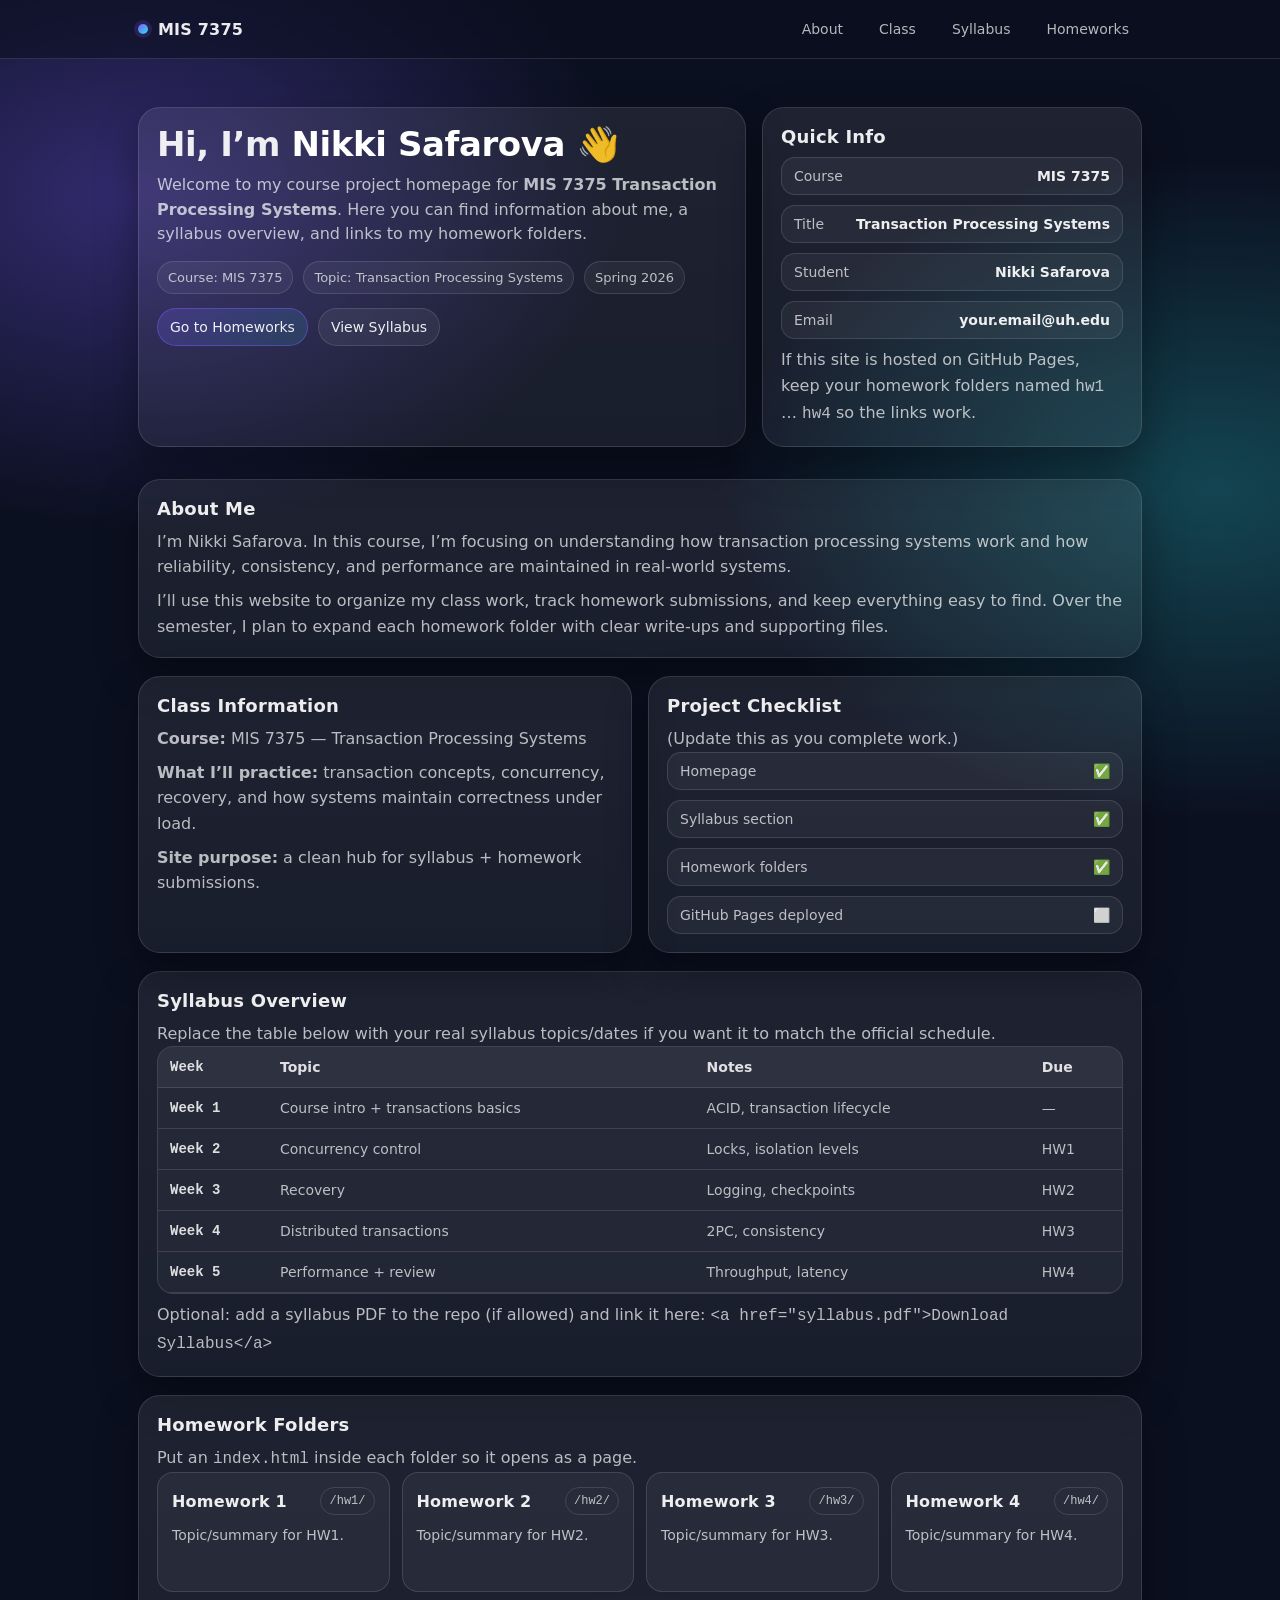
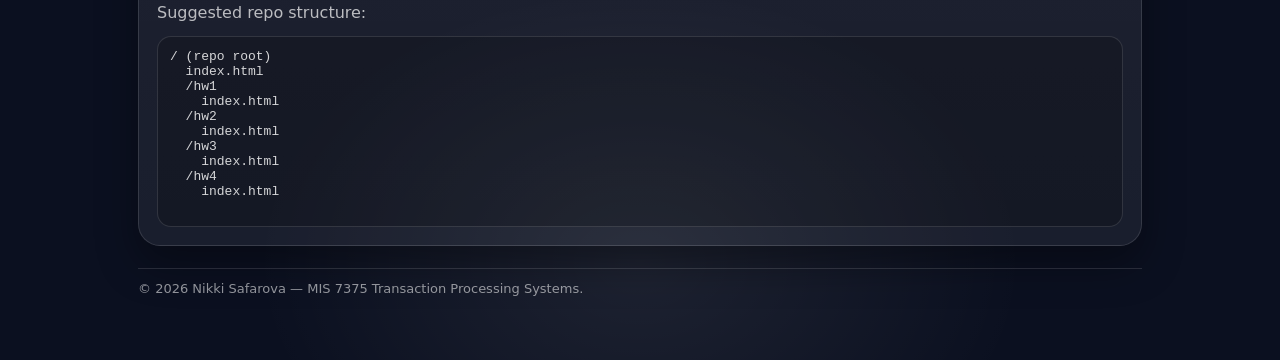
==== index.html @ 569cc6f3 "home-page" ====
<!DOCTYPE html>
<html lang="en">
<head>
  <meta charset="UTF-8" />
  <meta name="viewport" content="width=device-width, initial-scale=1" />
  <title>MIS 7375 | Nikki Safarova</title>
  <meta name="description" content="MIS 7375 Transaction Processing Systems — class project homepage for Nikki Safarova." />

  <style>
    :root{
      --bg: #0b1020;
      --card: rgba(255,255,255,.08);
      --card2: rgba(255,255,255,.06);
      --text: rgba(255,255,255,.92);
      --muted: rgba(255,255,255,.70);
      --line: rgba(255,255,255,.12);
      --accent: #7c5cff;
      --accent2: #2de2e6;
      --shadow: 0 18px 40px rgba(0,0,0,.35);
      --radius: 16px;
      --radius2: 22px;
      --max: 1040px;
      --mono: ui-monospace, SFMono-Regular, Menlo, Monaco, Consolas, "Liberation Mono", "Courier New", monospace;
      --sans: ui-sans-serif, system-ui, -apple-system, Segoe UI, Roboto, Helvetica, Arial, "Apple Color Emoji","Segoe UI Emoji";
    }
    *{box-sizing:border-box}
    html{scroll-behavior:smooth}
    body{
      margin:0;
      font-family: var(--sans);
      color: var(--text);
      background:
        radial-gradient(900px 600px at 10% 10%, rgba(124,92,255,.35), transparent 55%),
        radial-gradient(900px 600px at 95% 25%, rgba(45,226,230,.25), transparent 55%),
        radial-gradient(700px 500px at 50% 95%, rgba(255,255,255,.08), transparent 55%),
        var(--bg);
      min-height:100vh;
    }
    a{color:inherit; text-decoration:none}
    .wrap{max-width:var(--max); margin:0 auto; padding:22px 18px 64px}
    .topbar{
      position:sticky; top:0; z-index:50;
      backdrop-filter: blur(14px);
      background: rgba(11,16,32,.55);
      border-bottom:1px solid var(--line);
    }
    .topbar-inner{
      max-width:var(--max);
      margin:0 auto;
      padding:12px 18px;
      display:flex;
      align-items:center;
      justify-content:space-between;
      gap:14px;
    }
    .brand{
      display:flex; align-items:center; gap:10px;
      font-weight:700; letter-spacing:.2px;
    }
    .dot{
      width:10px; height:10px; border-radius:50%;
      background: linear-gradient(135deg, var(--accent), var(--accent2));
      box-shadow: 0 0 0 4px rgba(124,92,255,.18);
    }
    nav{
      display:flex; gap:10px; flex-wrap:wrap; justify-content:flex-end;
    }
    .navlink{
      padding:8px 12px;
      border:1px solid transparent;
      border-radius:999px;
      color:var(--muted);
      transition:.2s;
      font-size:14px;
    }
    .navlink:hover{
      border-color: var(--line);
      background: rgba(255,255,255,.06);
      color: var(--text);
    }
    .hero{
      padding:26px 0 14px;
      display:grid;
      grid-template-columns: 1.6fr 1fr;
      gap:16px;
      align-items:stretch;
    }
    @media (max-width: 880px){
      .hero{grid-template-columns:1fr}
      nav{justify-content:flex-start}
    }
    .card{
      background: linear-gradient(180deg, var(--card), var(--card2));
      border:1px solid var(--line);
      border-radius: var(--radius2);
      box-shadow: var(--shadow);
      padding:18px;
    }
    .title{
      font-size:34px;
      line-height:1.08;
      margin:0 0 10px;
      letter-spacing:-.4px;
    }
    .subtitle{
      margin:0;
      color: var(--muted);
      font-size:16px;
      line-height:1.55;
    }
    .pillrow{
      margin-top:14px;
      display:flex; flex-wrap:wrap; gap:10px;
    }
    .pill{
      font-size:13px;
      padding:8px 10px;
      border-radius:999px;
      border:1px solid var(--line);
      color: var(--muted);
      background: rgba(255,255,255,.05);
    }
    .meta{
      display:grid;
      gap:10px;
    }
    .meta .row{
      display:flex; justify-content:space-between; gap:12px;
      padding:10px 12px;
      border-radius: 14px;
      border:1px solid var(--line);
      background: rgba(255,255,255,.05);
      font-size:14px;
    }
    .meta .k{color:var(--muted)}
    .meta .v{font-weight:600}
    section{margin-top:18px}
    .section-title{
      font-size:18px;
      margin:0 0 10px;
      letter-spacing:.2px;
    }
    .grid2{
      display:grid;
      grid-template-columns: 1fr 1fr;
      gap:16px;
    }
    @media (max-width: 880px){
      .grid2{grid-template-columns:1fr}
    }
    .small{
      color:var(--muted);
      margin:8px 0 0;
      line-height:1.6;
    }
    .hwgrid{
      display:grid;
      grid-template-columns: repeat(4, 1fr);
      gap:12px;
    }
    @media (max-width: 980px){
      .hwgrid{grid-template-columns: repeat(2, 1fr)}
    }
    @media (max-width: 520px){
      .hwgrid{grid-template-columns: 1fr}
    }
    .tile{
      display:flex;
      flex-direction:column;
      gap:10px;
      padding:14px;
      border-radius: var(--radius);
      border:1px solid var(--line);
      background: rgba(255,255,255,.05);
      transition:.2s;
      min-height:120px;
    }
    .tile:hover{
      transform: translateY(-2px);
      background: rgba(255,255,255,.07);
      border-color: rgba(124,92,255,.35);
    }
    .tile .top{
      display:flex; align-items:center; justify-content:space-between; gap:10px;
    }
    .tag{
      font-family: var(--mono);
      font-size:12px;
      padding:6px 8px;
      border-radius:999px;
      border:1px solid var(--line);
      color: var(--muted);
    }
    .tile h3{
      margin:0;
      font-size:16px;
      letter-spacing:.2px;
    }
    .tile p{
      margin:0;
      color: var(--muted);
      line-height:1.45;
      font-size:14px;
    }
    .tablewrap{
      overflow:auto;
      border-radius: var(--radius);
      border:1px solid var(--line);
      background: rgba(255,255,255,.04);
    }
    table{
      width:100%;
      border-collapse: collapse;
      min-width: 720px;
    }
    th, td{
      padding:12px 12px;
      border-bottom:1px solid var(--line);
      vertical-align: top;
      font-size:14px;
    }
    th{
      text-align:left;
      color: rgba(255,255,255,.85);
      background: rgba(255,255,255,.04);
      font-weight:700;
    }
    td{ color: var(--muted); }
    .week{
      font-family: var(--mono);
      color: rgba(255,255,255,.85);
      font-weight:700;
      width: 110px;
    }
    footer{
      margin-top:22px;
      color: rgba(255,255,255,.55);
      font-size:13px;
      padding-top:12px;
      border-top:1px solid var(--line);
    }
    .btnrow{display:flex; gap:10px; flex-wrap:wrap; margin-top:14px}
    .btn{
      display:inline-flex; align-items:center; justify-content:center;
      padding:10px 12px;
      border-radius: 999px;
      border:1px solid var(--line);
      background: rgba(255,255,255,.06);
      color: rgba(255,255,255,.92);
      font-size:14px;
      transition:.2s;
    }
    .btn:hover{
      border-color: rgba(45,226,230,.35);
      background: rgba(255,255,255,.08);
      transform: translateY(-1px);
    }
    .btn.primary{
      border-color: rgba(124,92,255,.45);
      background: linear-gradient(135deg, rgba(124,92,255,.22), rgba(45,226,230,.12));
    }
    pre{
      margin:10px 0 0;
      padding:12px;
      border-radius:14px;
      border:1px solid var(--line);
      background: rgba(0,0,0,.18);
      overflow:auto;
      color: rgba(255,255,255,.82);
    }
  </style>
</head>

<body>
  <header class="topbar">
    <div class="topbar-inner">
      <div class="brand">
        <span class="dot" aria-hidden="true"></span>
        <span>MIS 7375</span>
      </div>

      <nav aria-label="Primary">
        <a class="navlink" href="#about">About</a>
        <a class="navlink" href="#class">Class</a>
        <a class="navlink" href="#syllabus">Syllabus</a>
        <a class="navlink" href="#homeworks">Homeworks</a>
      </nav>
    </div>
  </header>

  <main class="wrap">
    <div class="hero">
      <div class="card">
        <h1 class="title">Hi, I’m <span style="color:#fff">Nikki Safarova</span> 👋</h1>
        <p class="subtitle">
          Welcome to my course project homepage for <strong>MIS 7375 Transaction Processing Systems</strong>.
          Here you can find information about me, a syllabus overview, and links to my homework folders.
        </p>

        <div class="pillrow">
          <span class="pill">Course: MIS 7375</span>
          <span class="pill">Topic: Transaction Processing Systems</span>
          <span class="pill">Spring 2026</span>
        </div>

        <div class="btnrow">
          <a class="btn primary" href="#homeworks">Go to Homeworks</a>
          <a class="btn" href="#syllabus">View Syllabus</a>
        </div>
      </div>

      <aside class="card">
        <h2 class="section-title" style="margin-top:0">Quick Info</h2>
        <div class="meta">
          <div class="row">
            <div class="k">Course</div>
            <div class="v">MIS 7375</div>
          </div>
          <div class="row">
            <div class="k">Title</div>
            <div class="v">Transaction Processing Systems</div>
          </div>
          <div class="row">
            <div class="k">Student</div>
            <div class="v">Nikki Safarova</div>
          </div>
          <div class="row">
            <div class="k">Email</div>
            <div class="v">your.email@uh.edu</div>
          </div>
        </div>
        <p class="small">
          If this site is hosted on GitHub Pages, keep your homework folders named
          <span style="font-family:var(--mono)">hw1</span> …
          <span style="font-family:var(--mono)">hw4</span> so the links work.
        </p>
      </aside>
    </div>

    <section id="about" class="card">
      <h2 class="section-title">About Me</h2>
      <p class="small" style="margin-top:0">
        I’m Nikki Safarova. In this course, I’m focusing on understanding how transaction processing systems work
        and how reliability, consistency, and performance are maintained in real-world systems.
      </p>
      <p class="small">
        I’ll use this website to organize my class work, track homework submissions, and keep everything easy to find.
        Over the semester, I plan to expand each homework folder with clear write-ups and supporting files.
      </p>
    </section>

    <section id="class" class="grid2">
      <div class="card">
        <h2 class="section-title">Class Information</h2>
        <p class="small" style="margin-top:0">
          <strong>Course:</strong> MIS 7375 — Transaction Processing Systems
        </p>
        <p class="small">
          <strong>What I’ll practice:</strong> transaction concepts, concurrency, recovery, and how systems maintain correctness under load.
        </p>
        <p class="small">
          <strong>Site purpose:</strong> a clean hub for syllabus + homework submissions.
        </p>
      </div>

      <div class="card">
        <h2 class="section-title">Project Checklist</h2>
        <p class="small" style="margin-top:0">
          (Update this as you complete work.)
        </p>
        <div class="meta">
          <div class="row"><div class="k">Homepage</div><div class="v">✅</div></div>
          <div class="row"><div class="k">Syllabus section</div><div class="v">✅</div></div>
          <div class="row"><div class="k">Homework folders</div><div class="v">✅</div></div>
          <div class="row"><div class="k">GitHub Pages deployed</div><div class="v">⬜</div></div>
        </div>
      </div>
    </section>

    <section id="syllabus" class="card">
      <h2 class="section-title">Syllabus Overview</h2>
      <p class="small" style="margin-top:0">
        Replace the table below with your real syllabus topics/dates if you want it to match the official schedule.
      </p>

      <div class="tablewrap" role="region" aria-label="Syllabus table" tabindex="0">
        <table>
          <thead>
            <tr>
              <th class="week">Week</th>
              <th>Topic</th>
              <th>Notes</th>
              <th>Due</th>
            </tr>
          </thead>
          <tbody>
            <tr>
              <td class="week">Week 1</td>
              <td>Course intro + transactions basics</td>
              <td>ACID, transaction lifecycle</td>
              <td>—</td>
            </tr>
            <tr>
              <td class="week">Week 2</td>
              <td>Concurrency control</td>
              <td>Locks, isolation levels</td>
              <td>HW1</td>
            </tr>
            <tr>
              <td class="week">Week 3</td>
              <td>Recovery</td>
              <td>Logging, checkpoints</td>
              <td>HW2</td>
            </tr>
            <tr>
              <td class="week">Week 4</td>
              <td>Distributed transactions</td>
              <td>2PC, consistency</td>
              <td>HW3</td>
            </tr>
            <tr>
              <td class="week">Week 5</td>
              <td>Performance + review</td>
              <td>Throughput, latency</td>
              <td>HW4</td>
            </tr>
          </tbody>
        </table>
      </div>

      <p class="small">
        Optional: add a syllabus PDF to the repo (if allowed) and link it here:
        <span style="font-family:var(--mono)">&lt;a href="syllabus.pdf"&gt;Download Syllabus&lt;/a&gt;</span>
      </p>
    </section>

    <section id="homeworks" class="card">
      <h2 class="section-title">Homework Folders</h2>
      <p class="small" style="margin-top:0">
        Put an <span style="font-family:var(--mono)">index.html</span> inside each folder so it opens as a page.
      </p>

      <div class="hwgrid" aria-label="Homework links">
        <a class="tile" href="./hw1/">
          <div class="top">
            <h3>Homework 1</h3>
            <span class="tag">/hw1/</span>
          </div>
          <p>Topic/summary for HW1.</p>
        </a>

        <a class="tile" href="./hw2/">
          <div class="top">
            <h3>Homework 2</h3>
            <span class="tag">/hw2/</span>
          </div>
          <p>Topic/summary for HW2.</p>
        </a>

        <a class="tile" href="./hw3/">
          <div class="top">
            <h3>Homework 3</h3>
            <span class="tag">/hw3/</span>
          </div>
          <p>Topic/summary for HW3.</p>
        </a>

        <a class="tile" href="./hw4/">
          <div class="top">
            <h3>Homework 4</h3>
            <span class="tag">/hw4/</span>
          </div>
          <p>Topic/summary for HW4.</p>
        </a>
      </div>

      <p class="small">Suggested repo structure:</p>
      <pre>
/ (repo root)
  index.html
  /hw1
    index.html
  /hw2
    index.html
  /hw3
    index.html
  /hw4
    index.html
      </pre>
    </section>

    <footer>
      <div>© <span id="year"></span> Nikki Safarova — MIS 7375 Transaction Processing Systems.</div>
    </footer>
  </main>

  <script>
    document.getElementById("year").textContent = new Date().getFullYear();
  </script>
</body>
</html>
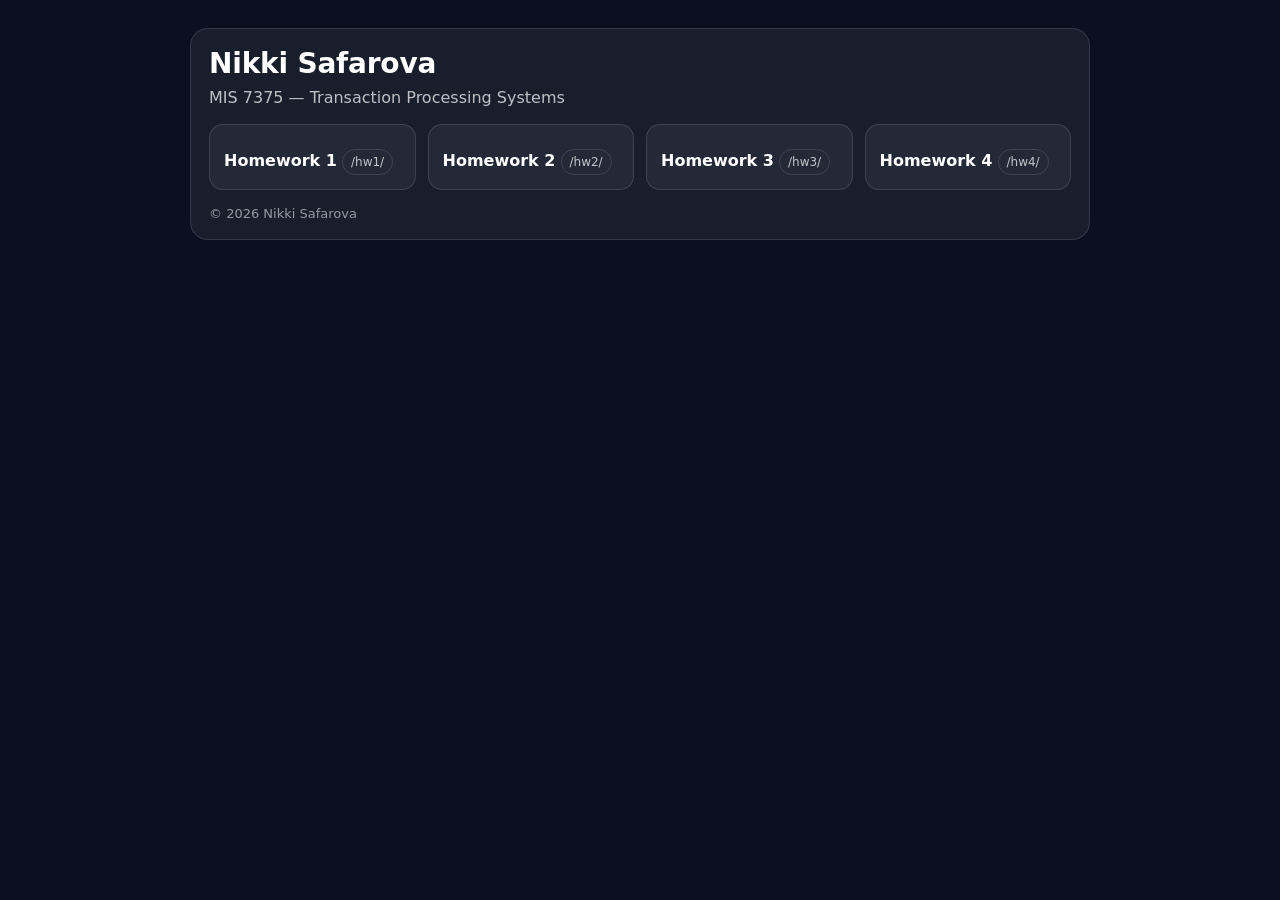
==== commit f484ca0b: "home-page" ====
--- a/index.html
+++ b/index.html
@@ -4,494 +4,104 @@
   <meta charset="UTF-8" />
   <meta name="viewport" content="width=device-width, initial-scale=1" />
   <title>MIS 7375 | Nikki Safarova</title>
-  <meta name="description" content="MIS 7375 Transaction Processing Systems — class project homepage for Nikki Safarova." />
-
   <style>
-    :root{
-      --bg: #0b1020;
-      --card: rgba(255,255,255,.08);
-      --card2: rgba(255,255,255,.06);
-      --text: rgba(255,255,255,.92);
-      --muted: rgba(255,255,255,.70);
-      --line: rgba(255,255,255,.12);
-      --accent: #7c5cff;
-      --accent2: #2de2e6;
-      --shadow: 0 18px 40px rgba(0,0,0,.35);
-      --radius: 16px;
-      --radius2: 22px;
-      --max: 1040px;
-      --mono: ui-monospace, SFMono-Regular, Menlo, Monaco, Consolas, "Liberation Mono", "Courier New", monospace;
-      --sans: ui-sans-serif, system-ui, -apple-system, Segoe UI, Roboto, Helvetica, Arial, "Apple Color Emoji","Segoe UI Emoji";
-    }
-    *{box-sizing:border-box}
-    html{scroll-behavior:smooth}
     body{
       margin:0;
-      font-family: var(--sans);
-      color: var(--text);
-      background:
-        radial-gradient(900px 600px at 10% 10%, rgba(124,92,255,.35), transparent 55%),
-        radial-gradient(900px 600px at 95% 25%, rgba(45,226,230,.25), transparent 55%),
-        radial-gradient(700px 500px at 50% 95%, rgba(255,255,255,.08), transparent 55%),
-        var(--bg);
-      min-height:100vh;
+      font-family: system-ui, -apple-system, Segoe UI, Roboto, Arial, sans-serif;
+      background:#0b1020;
+      color:#ffffff;
     }
-    a{color:inherit; text-decoration:none}
-    .wrap{max-width:var(--max); margin:0 auto; padding:22px 18px 64px}
-    .topbar{
-      position:sticky; top:0; z-index:50;
-      backdrop-filter: blur(14px);
-      background: rgba(11,16,32,.55);
-      border-bottom:1px solid var(--line);
-    }
-    .topbar-inner{
-      max-width:var(--max);
+    .wrap{
+      max-width:900px;
       margin:0 auto;
-      padding:12px 18px;
-      display:flex;
-      align-items:center;
-      justify-content:space-between;
-      gap:14px;
-    }
-    .brand{
-      display:flex; align-items:center; gap:10px;
-      font-weight:700; letter-spacing:.2px;
-    }
-    .dot{
-      width:10px; height:10px; border-radius:50%;
-      background: linear-gradient(135deg, var(--accent), var(--accent2));
-      box-shadow: 0 0 0 4px rgba(124,92,255,.18);
-    }
-    nav{
-      display:flex; gap:10px; flex-wrap:wrap; justify-content:flex-end;
-    }
-    .navlink{
-      padding:8px 12px;
-      border:1px solid transparent;
-      border-radius:999px;
-      color:var(--muted);
-      transition:.2s;
-      font-size:14px;
-    }
-    .navlink:hover{
-      border-color: var(--line);
-      background: rgba(255,255,255,.06);
-      color: var(--text);
-    }
-    .hero{
-      padding:26px 0 14px;
-      display:grid;
-      grid-template-columns: 1.6fr 1fr;
-      gap:16px;
-      align-items:stretch;
-    }
-    @media (max-width: 880px){
-      .hero{grid-template-columns:1fr}
-      nav{justify-content:flex-start}
+      padding:28px 18px 60px;
     }
     .card{
-      background: linear-gradient(180deg, var(--card), var(--card2));
-      border:1px solid var(--line);
-      border-radius: var(--radius2);
-      box-shadow: var(--shadow);
-      padding:18px;
+      background: rgba(255,255,255,.06);
+      border: 1px solid rgba(255,255,255,.12);
+      border-radius: 18px;
+      padding: 18px;
     }
-    .title{
-      font-size:34px;
-      line-height:1.08;
-      margin:0 0 10px;
-      letter-spacing:-.4px;
+    h1{
+      margin:0 0 6px;
+      font-size:28px;
+      letter-spacing:-.2px;
     }
-    .subtitle{
+    .sub{
       margin:0;
-      color: var(--muted);
-      font-size:16px;
-      line-height:1.55;
+      color: rgba(255,255,255,.72);
+      line-height:1.5;
     }
-    .pillrow{
+    .grid{
       margin-top:14px;
-      display:flex; flex-wrap:wrap; gap:10px;
-    }
-    .pill{
-      font-size:13px;
-      padding:8px 10px;
-      border-radius:999px;
-      border:1px solid var(--line);
-      color: var(--muted);
-      background: rgba(255,255,255,.05);
-    }
-    .meta{
-      display:grid;
-      gap:10px;
-    }
-    .meta .row{
-      display:flex; justify-content:space-between; gap:12px;
-      padding:10px 12px;
-      border-radius: 14px;
-      border:1px solid var(--line);
-      background: rgba(255,255,255,.05);
-      font-size:14px;
-    }
-    .meta .k{color:var(--muted)}
-    .meta .v{font-weight:600}
-    section{margin-top:18px}
-    .section-title{
-      font-size:18px;
-      margin:0 0 10px;
-      letter-spacing:.2px;
-    }
-    .grid2{
-      display:grid;
-      grid-template-columns: 1fr 1fr;
-      gap:16px;
-    }
-    @media (max-width: 880px){
-      .grid2{grid-template-columns:1fr}
-    }
-    .small{
-      color:var(--muted);
-      margin:8px 0 0;
-      line-height:1.6;
-    }
-    .hwgrid{
       display:grid;
       grid-template-columns: repeat(4, 1fr);
       gap:12px;
     }
-    @media (max-width: 980px){
-      .hwgrid{grid-template-columns: repeat(2, 1fr)}
+    @media (max-width: 900px){
+      .grid{grid-template-columns: repeat(2, 1fr);}
     }
     @media (max-width: 520px){
-      .hwgrid{grid-template-columns: 1fr}
+      .grid{grid-template-columns: 1fr;}
     }
-    .tile{
-      display:flex;
-      flex-direction:column;
-      gap:10px;
+    a.tile{
+      display:block;
       padding:14px;
-      border-radius: var(--radius);
-      border:1px solid var(--line);
+      border-radius: 14px;
+      border: 1px solid rgba(255,255,255,.12);
       background: rgba(255,255,255,.05);
-      transition:.2s;
-      min-height:120px;
+      color:#fff;
+      text-decoration:none;
+      transition:.15s ease;
     }
-    .tile:hover{
+    a.tile:hover{
       transform: translateY(-2px);
-      background: rgba(255,255,255,.07);
-      border-color: rgba(124,92,255,.35);
-    }
-    .tile .top{
-      display:flex; align-items:center; justify-content:space-between; gap:10px;
+      background: rgba(255,255,255,.08);
+      border-color: rgba(255,255,255,.20);
     }
     .tag{
-      font-family: var(--mono);
+      display:inline-block;
+      margin-top:10px;
       font-size:12px;
-      padding:6px 8px;
+      color: rgba(255,255,255,.72);
+      padding:5px 8px;
+      border:1px solid rgba(255,255,255,.12);
       border-radius:999px;
-      border:1px solid var(--line);
-      color: var(--muted);
-    }
-    .tile h3{
-      margin:0;
-      font-size:16px;
-      letter-spacing:.2px;
-    }
-    .tile p{
-      margin:0;
-      color: var(--muted);
-      line-height:1.45;
-      font-size:14px;
-    }
-    .tablewrap{
-      overflow:auto;
-      border-radius: var(--radius);
-      border:1px solid var(--line);
-      background: rgba(255,255,255,.04);
-    }
-    table{
-      width:100%;
-      border-collapse: collapse;
-      min-width: 720px;
-    }
-    th, td{
-      padding:12px 12px;
-      border-bottom:1px solid var(--line);
-      vertical-align: top;
-      font-size:14px;
-    }
-    th{
-      text-align:left;
-      color: rgba(255,255,255,.85);
-      background: rgba(255,255,255,.04);
-      font-weight:700;
-    }
-    td{ color: var(--muted); }
-    .week{
-      font-family: var(--mono);
-      color: rgba(255,255,255,.85);
-      font-weight:700;
-      width: 110px;
     }
     footer{
-      margin-top:22px;
+      margin-top:16px;
       color: rgba(255,255,255,.55);
       font-size:13px;
-      padding-top:12px;
-      border-top:1px solid var(--line);
-    }
-    .btnrow{display:flex; gap:10px; flex-wrap:wrap; margin-top:14px}
-    .btn{
-      display:inline-flex; align-items:center; justify-content:center;
-      padding:10px 12px;
-      border-radius: 999px;
-      border:1px solid var(--line);
-      background: rgba(255,255,255,.06);
-      color: rgba(255,255,255,.92);
-      font-size:14px;
-      transition:.2s;
-    }
-    .btn:hover{
-      border-color: rgba(45,226,230,.35);
-      background: rgba(255,255,255,.08);
-      transform: translateY(-1px);
-    }
-    .btn.primary{
-      border-color: rgba(124,92,255,.45);
-      background: linear-gradient(135deg, rgba(124,92,255,.22), rgba(45,226,230,.12));
-    }
-    pre{
-      margin:10px 0 0;
-      padding:12px;
-      border-radius:14px;
-      border:1px solid var(--line);
-      background: rgba(0,0,0,.18);
-      overflow:auto;
-      color: rgba(255,255,255,.82);
     }
   </style>
 </head>
+<body>
+  <main class="wrap">
+    <div class="card">
+      <h1>Nikki Safarova</h1>
+      <p class="sub">MIS 7375 — Transaction Processing Systems</p>
 
-<body>
-  <header class="topbar">
-    <div class="topbar-inner">
-      <div class="brand">
-        <span class="dot" aria-hidden="true"></span>
-        <span>MIS 7375</span>
-      </div>
-
-      <nav aria-label="Primary">
-        <a class="navlink" href="#about">About</a>
-        <a class="navlink" href="#class">Class</a>
-        <a class="navlink" href="#syllabus">Syllabus</a>
-        <a class="navlink" href="#homeworks">Homeworks</a>
-      </nav>
-    </div>
-  </header>
-
-  <main class="wrap">
-    <div class="hero">
-      <div class="card">
-        <h1 class="title">Hi, I’m <span style="color:#fff">Nikki Safarova</span> 👋</h1>
-        <p class="subtitle">
-          Welcome to my course project homepage for <strong>MIS 7375 Transaction Processing Systems</strong>.
-          Here you can find information about me, a syllabus overview, and links to my homework folders.
-        </p>
-
-        <div class="pillrow">
-          <span class="pill">Course: MIS 7375</span>
-          <span class="pill">Topic: Transaction Processing Systems</span>
-          <span class="pill">Spring 2026</span>
-        </div>
-
-        <div class="btnrow">
-          <a class="btn primary" href="#homeworks">Go to Homeworks</a>
-          <a class="btn" href="#syllabus">View Syllabus</a>
-        </div>
-      </div>
-
-      <aside class="card">
-        <h2 class="section-title" style="margin-top:0">Quick Info</h2>
-        <div class="meta">
-          <div class="row">
-            <div class="k">Course</div>
-            <div class="v">MIS 7375</div>
-          </div>
-          <div class="row">
-            <div class="k">Title</div>
-            <div class="v">Transaction Processing Systems</div>
-          </div>
-          <div class="row">
-            <div class="k">Student</div>
-            <div class="v">Nikki Safarova</div>
-          </div>
-          <div class="row">
-            <div class="k">Email</div>
-            <div class="v">your.email@uh.edu</div>
-          </div>
-        </div>
-        <p class="small">
-          If this site is hosted on GitHub Pages, keep your homework folders named
-          <span style="font-family:var(--mono)">hw1</span> …
-          <span style="font-family:var(--mono)">hw4</span> so the links work.
-        </p>
-      </aside>
-    </div>
-
-    <section id="about" class="card">
-      <h2 class="section-title">About Me</h2>
-      <p class="small" style="margin-top:0">
-        I’m Nikki Safarova. In this course, I’m focusing on understanding how transaction processing systems work
-        and how reliability, consistency, and performance are maintained in real-world systems.
-      </p>
-      <p class="small">
-        I’ll use this website to organize my class work, track homework submissions, and keep everything easy to find.
-        Over the semester, I plan to expand each homework folder with clear write-ups and supporting files.
-      </p>
-    </section>
-
-    <section id="class" class="grid2">
-      <div class="card">
-        <h2 class="section-title">Class Information</h2>
-        <p class="small" style="margin-top:0">
-          <strong>Course:</strong> MIS 7375 — Transaction Processing Systems
-        </p>
-        <p class="small">
-          <strong>What I’ll practice:</strong> transaction concepts, concurrency, recovery, and how systems maintain correctness under load.
-        </p>
-        <p class="small">
-          <strong>Site purpose:</strong> a clean hub for syllabus + homework submissions.
-        </p>
-      </div>
-
-      <div class="card">
-        <h2 class="section-title">Project Checklist</h2>
-        <p class="small" style="margin-top:0">
-          (Update this as you complete work.)
-        </p>
-        <div class="meta">
-          <div class="row"><div class="k">Homepage</div><div class="v">✅</div></div>
-          <div class="row"><div class="k">Syllabus section</div><div class="v">✅</div></div>
-          <div class="row"><div class="k">Homework folders</div><div class="v">✅</div></div>
-          <div class="row"><div class="k">GitHub Pages deployed</div><div class="v">⬜</div></div>
-        </div>
-      </div>
-    </section>
-
-    <section id="syllabus" class="card">
-      <h2 class="section-title">Syllabus Overview</h2>
-      <p class="small" style="margin-top:0">
-        Replace the table below with your real syllabus topics/dates if you want it to match the official schedule.
-      </p>
-
-      <div class="tablewrap" role="region" aria-label="Syllabus table" tabindex="0">
-        <table>
-          <thead>
-            <tr>
-              <th class="week">Week</th>
-              <th>Topic</th>
-              <th>Notes</th>
-              <th>Due</th>
-            </tr>
-          </thead>
-          <tbody>
-            <tr>
-              <td class="week">Week 1</td>
-              <td>Course intro + transactions basics</td>
-              <td>ACID, transaction lifecycle</td>
-              <td>—</td>
-            </tr>
-            <tr>
-              <td class="week">Week 2</td>
-              <td>Concurrency control</td>
-              <td>Locks, isolation levels</td>
-              <td>HW1</td>
-            </tr>
-            <tr>
-              <td class="week">Week 3</td>
-              <td>Recovery</td>
-              <td>Logging, checkpoints</td>
-              <td>HW2</td>
-            </tr>
-            <tr>
-              <td class="week">Week 4</td>
-              <td>Distributed transactions</td>
-              <td>2PC, consistency</td>
-              <td>HW3</td>
-            </tr>
-            <tr>
-              <td class="week">Week 5</td>
-              <td>Performance + review</td>
-              <td>Throughput, latency</td>
-              <td>HW4</td>
-            </tr>
-          </tbody>
-        </table>
-      </div>
-
-      <p class="small">
-        Optional: add a syllabus PDF to the repo (if allowed) and link it here:
-        <span style="font-family:var(--mono)">&lt;a href="syllabus.pdf"&gt;Download Syllabus&lt;/a&gt;</span>
-      </p>
-    </section>
-
-    <section id="homeworks" class="card">
-      <h2 class="section-title">Homework Folders</h2>
-      <p class="small" style="margin-top:0">
-        Put an <span style="font-family:var(--mono)">index.html</span> inside each folder so it opens as a page.
-      </p>
-
-      <div class="hwgrid" aria-label="Homework links">
+      <div class="grid" aria-label="Homework folders">
         <a class="tile" href="./hw1/">
-          <div class="top">
-            <h3>Homework 1</h3>
-            <span class="tag">/hw1/</span>
-          </div>
-          <p>Topic/summary for HW1.</p>
+          <strong>Homework 1</strong>
+          <div class="tag">/hw1/</div>
         </a>
-
         <a class="tile" href="./hw2/">
-          <div class="top">
-            <h3>Homework 2</h3>
-            <span class="tag">/hw2/</span>
-          </div>
-          <p>Topic/summary for HW2.</p>
+          <strong>Homework 2</strong>
+          <div class="tag">/hw2/</div>
         </a>
-
         <a class="tile" href="./hw3/">
-          <div class="top">
-            <h3>Homework 3</h3>
-            <span class="tag">/hw3/</span>
-          </div>
-          <p>Topic/summary for HW3.</p>
+          <strong>Homework 3</strong>
+          <div class="tag">/hw3/</div>
         </a>
-
         <a class="tile" href="./hw4/">
-          <div class="top">
-            <h3>Homework 4</h3>
-            <span class="tag">/hw4/</span>
-          </div>
-          <p>Topic/summary for HW4.</p>
+          <strong>Homework 4</strong>
+          <div class="tag">/hw4/</div>
         </a>
       </div>
 
-      <p class="small">Suggested repo structure:</p>
-      <pre>
-/ (repo root)
-  index.html
-  /hw1
-    index.html
-  /hw2
-    index.html
-  /hw3
-    index.html
-  /hw4
-    index.html
-      </pre>
-    </section>
-
-    <footer>
-      <div>© <span id="year"></span> Nikki Safarova — MIS 7375 Transaction Processing Systems.</div>
-    </footer>
+      <footer>© <span id="year"></span> Nikki Safarova</footer>
+    </div>
   </main>
 
   <script>
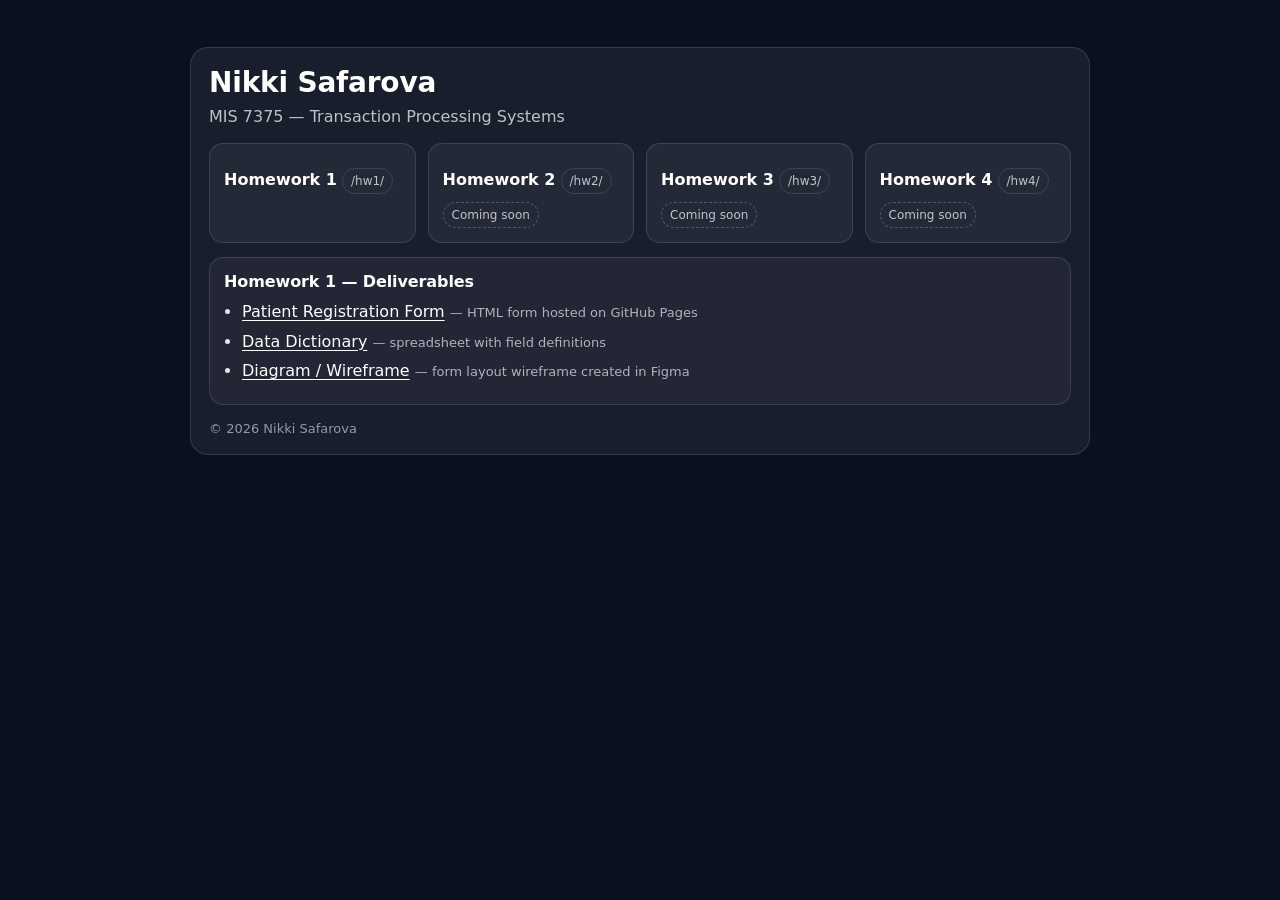
==== commit ef5e9b98: "hw1 update" ====
--- a/index.html
+++ b/index.html
@@ -68,6 +68,51 @@
       border:1px solid rgba(255,255,255,.12);
       border-radius:999px;
     }
+
+    /* HW1 details section */
+    .details{
+      margin-top:14px;
+      padding:14px;
+      border-radius: 14px;
+      border: 1px solid rgba(255,255,255,.12);
+      background: rgba(255,255,255,.04);
+    }
+    .details h2{
+      margin:0 0 10px;
+      font-size:16px;
+      letter-spacing:-.1px;
+    }
+    .links{
+      margin:0;
+      padding-left:18px;
+      color: rgba(255,255,255,.88);
+    }
+    .links li{
+      margin:8px 0;
+      line-height:1.35;
+    }
+    .links a{
+      color:#ffffff;
+      text-decoration: underline;
+      text-underline-offset: 3px;
+    }
+    .muted{
+      color: rgba(255,255,255,.65);
+      font-size:13px;
+      margin-top:6px;
+    }
+
+    /* Coming soon tag */
+    .soon{
+      display:inline-block;
+      margin-top:8px;
+      font-size:12px;
+      color: rgba(255,255,255,.72);
+      padding:5px 8px;
+      border:1px dashed rgba(255,255,255,.22);
+      border-radius:999px;
+    }
+
     footer{
       margin-top:16px;
       color: rgba(255,255,255,.55);
@@ -77,6 +122,7 @@
 </head>
 <body>
   <main class="wrap">
+    <br />
     <div class="card">
       <h1>Nikki Safarova</h1>
       <p class="sub">MIS 7375 — Transaction Processing Systems</p>
@@ -86,18 +132,42 @@
           <strong>Homework 1</strong>
           <div class="tag">/hw1/</div>
         </a>
+
         <a class="tile" href="./hw2/">
           <strong>Homework 2</strong>
           <div class="tag">/hw2/</div>
+          <div class="soon">Coming soon</div>
         </a>
+
         <a class="tile" href="./hw3/">
           <strong>Homework 3</strong>
           <div class="tag">/hw3/</div>
+          <div class="soon">Coming soon</div>
         </a>
+
         <a class="tile" href="./hw4/">
           <strong>Homework 4</strong>
           <div class="tag">/hw4/</div>
+          <div class="soon">Coming soon</div>
         </a>
+      </div>
+
+      <div class="details" aria-label="Homework 1 deliverables">
+        <h2>Homework 1 — Deliverables</h2>
+        <ul class="links">
+          <li>
+            <a href="./hw1/index.html">Patient Registration Form</a>
+            <span class="muted">— HTML form hosted on GitHub Pages</span>
+          </li>
+          <li>
+            <a href="./hw1/mis7375-hw1-data-dictionary.pdf">Data Dictionary</a>
+            <span class="muted">— spreadsheet with field definitions</span>
+          </li>
+          <li>
+            <a href="./hw1/mis7375-hw1-diagram.pdf">Diagram / Wireframe</a>
+            <span class="muted">— form layout wireframe created in Figma</span>
+          </li>
+        </ul>
       </div>
 
       <footer>© <span id="year"></span> Nikki Safarova</footer>
@@ -108,4 +178,4 @@
     document.getElementById("year").textContent = new Date().getFullYear();
   </script>
 </body>
-</html>
+</html>
